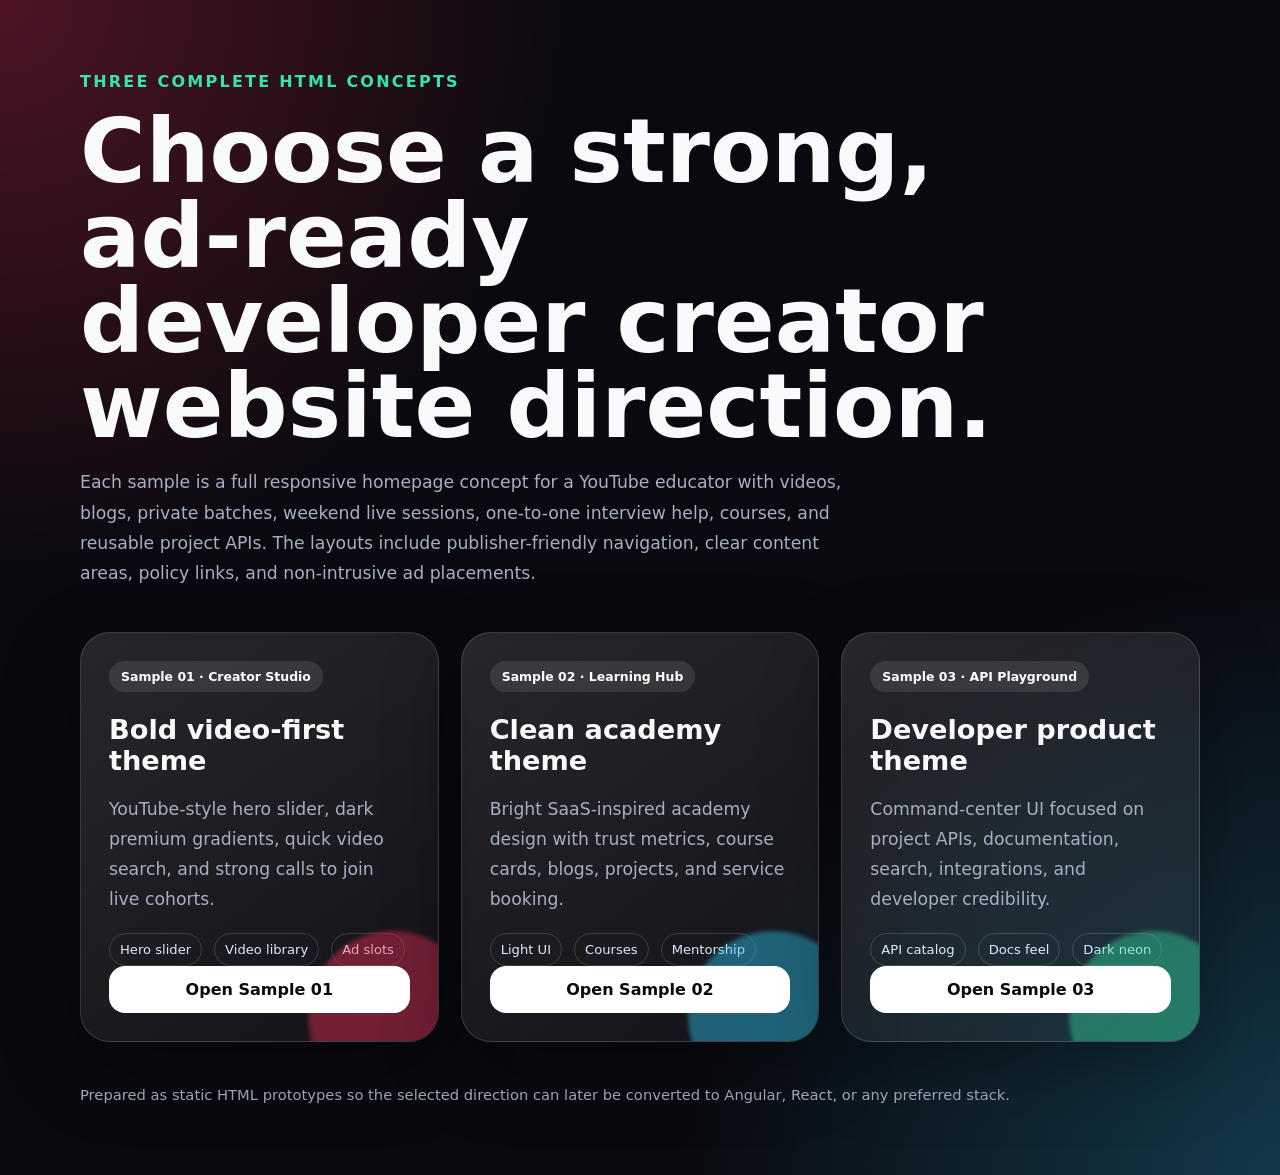
==== index.html @ fd7df15d "Add developer academy HTML concepts" ====
<!DOCTYPE html>
<html lang="en">
<head>
  <meta charset="UTF-8" />
  <meta name="viewport" content="width=device-width, initial-scale=1.0" />
  <title>Developer Academy Website Concepts</title>
  <style>
    :root {
      color-scheme: dark;
      --bg: #09090f;
      --card: rgba(255,255,255,.08);
      --text: #f8fafc;
      --muted: #a7b0c0;
      --red: #ff3158;
      --cyan: #31d2ff;
      --green: #35e6a6;
    }
    * { box-sizing: border-box; }
    body {
      margin: 0;
      font-family: Inter, ui-sans-serif, system-ui, -apple-system, BlinkMacSystemFont, "Segoe UI", sans-serif;
      background: radial-gradient(circle at top left, rgba(255,49,88,.28), transparent 34%),
                  radial-gradient(circle at bottom right, rgba(49,210,255,.24), transparent 35%), var(--bg);
      color: var(--text);
      min-height: 100vh;
    }
    main { width: min(1120px, calc(100% - 32px)); margin: 0 auto; padding: 72px 0; }
    .eyebrow { color: var(--green); font-weight: 800; letter-spacing: .14em; text-transform: uppercase; }
    h1 { font-size: clamp(2.4rem, 7vw, 5.8rem); line-height: .95; margin: 18px 0; max-width: 940px; }
    p { color: var(--muted); font-size: 1.08rem; line-height: 1.75; max-width: 780px; }
    .grid { display: grid; grid-template-columns: repeat(3, 1fr); gap: 22px; margin-top: 44px; }
    .card {
      min-height: 390px;
      border: 1px solid rgba(255,255,255,.14);
      background: linear-gradient(145deg, rgba(255,255,255,.12), rgba(255,255,255,.04));
      border-radius: 30px;
      padding: 28px;
      box-shadow: 0 24px 80px rgba(0,0,0,.32);
      display: flex;
      flex-direction: column;
      justify-content: space-between;
      overflow: hidden;
      position: relative;
    }
    .card::after { content: ""; position: absolute; inset: auto -40px -60px auto; width: 170px; height: 170px; border-radius: 50%; filter: blur(2px); opacity: .4; }
    .card:nth-child(1)::after { background: var(--red); }
    .card:nth-child(2)::after { background: var(--cyan); }
    .card:nth-child(3)::after { background: var(--green); }
    .badge { display: inline-flex; width: max-content; padding: 8px 12px; border-radius: 999px; background: rgba(255,255,255,.1); color: #fff; font-size: .78rem; font-weight: 800; }
    h2 { font-size: 1.7rem; margin: 22px 0 10px; }
    ul { padding-left: 20px; color: var(--muted); line-height: 1.8; }
    a.button { position: relative; z-index: 1; display: inline-flex; justify-content: center; align-items: center; text-decoration: none; color: #09090f; background: #fff; border-radius: 16px; padding: 14px 18px; font-weight: 900; }
    .meta { display: flex; gap: 12px; flex-wrap: wrap; margin-top: 18px; }
    .pill { color: #dbeafe; border: 1px solid rgba(255,255,255,.16); padding: 8px 10px; border-radius: 999px; font-size: .82rem; }
    footer { margin-top: 44px; color: var(--muted); font-size: .92rem; }
    @media (max-width: 880px) { .grid { grid-template-columns: 1fr; } main { padding-top: 42px; } }
  </style>
</head>
<body>
  <main>
    <div class="eyebrow">Three complete HTML concepts</div>
    <h1>Choose a strong, ad-ready developer creator website direction.</h1>
    <p>Each sample is a full responsive homepage concept for a YouTube educator with videos, blogs, private batches, weekend live sessions, one-to-one interview help, courses, and reusable project APIs. The layouts include publisher-friendly navigation, clear content areas, policy links, and non-intrusive ad placements.</p>
    <section class="grid" aria-label="Website concept samples">
      <article class="card">
        <div>
          <span class="badge">Sample 01 · Creator Studio</span>
          <h2>Bold video-first theme</h2>
          <p>YouTube-style hero slider, dark premium gradients, quick video search, and strong calls to join live cohorts.</p>
          <div class="meta"><span class="pill">Hero slider</span><span class="pill">Video library</span><span class="pill">Ad slots</span></div>
        </div>
        <a class="button" href="sample-1-creator-studio.html">Open Sample 01</a>
      </article>
      <article class="card">
        <div>
          <span class="badge">Sample 02 · Learning Hub</span>
          <h2>Clean academy theme</h2>
          <p>Bright SaaS-inspired academy design with trust metrics, course cards, blogs, projects, and service booking.</p>
          <div class="meta"><span class="pill">Light UI</span><span class="pill">Courses</span><span class="pill">Mentorship</span></div>
        </div>
        <a class="button" href="sample-2-learning-hub.html">Open Sample 02</a>
      </article>
      <article class="card">
        <div>
          <span class="badge">Sample 03 · API Playground</span>
          <h2>Developer product theme</h2>
          <p>Command-center UI focused on project APIs, documentation, search, integrations, and developer credibility.</p>
          <div class="meta"><span class="pill">API catalog</span><span class="pill">Docs feel</span><span class="pill">Dark neon</span></div>
        </div>
        <a class="button" href="sample-3-api-playground.html">Open Sample 03</a>
      </article>
    </section>
    <footer>Prepared as static HTML prototypes so the selected direction can later be converted to Angular, React, or any preferred stack.</footer>
  </main>
</body>
</html>
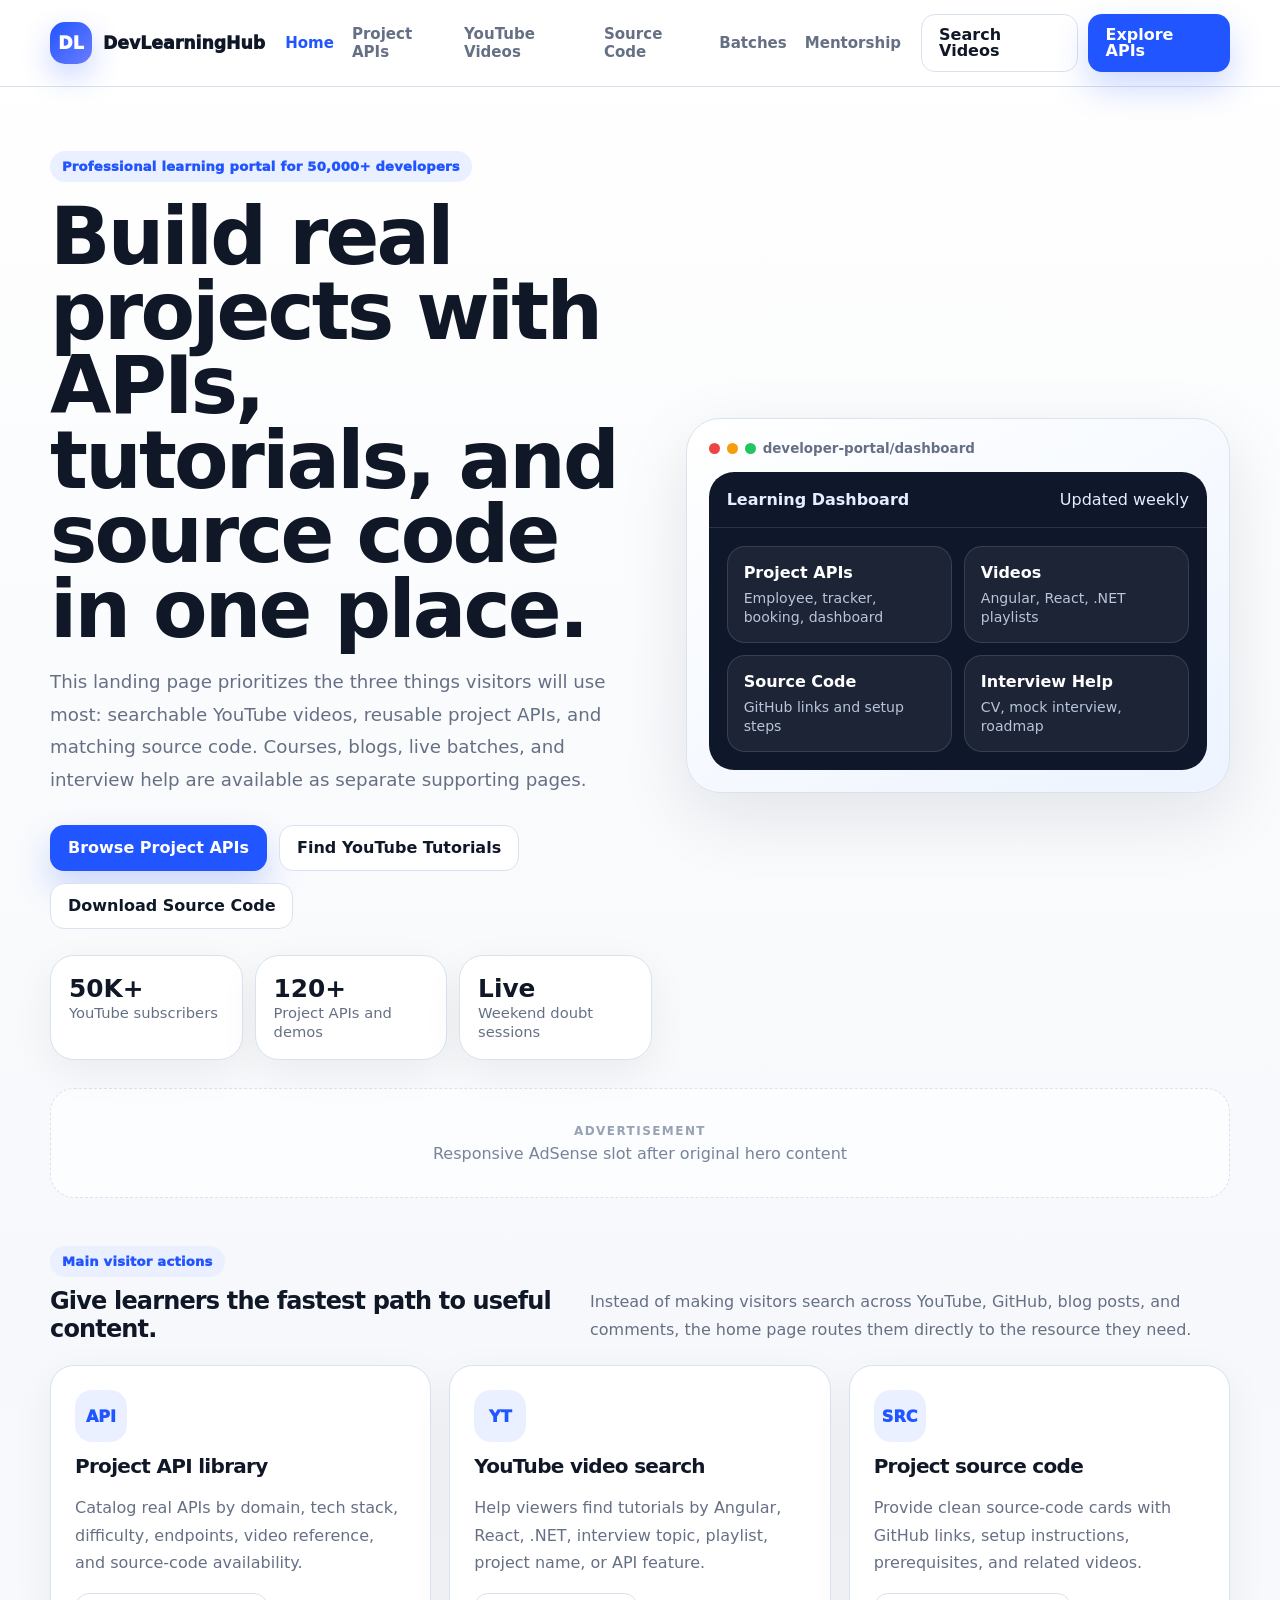
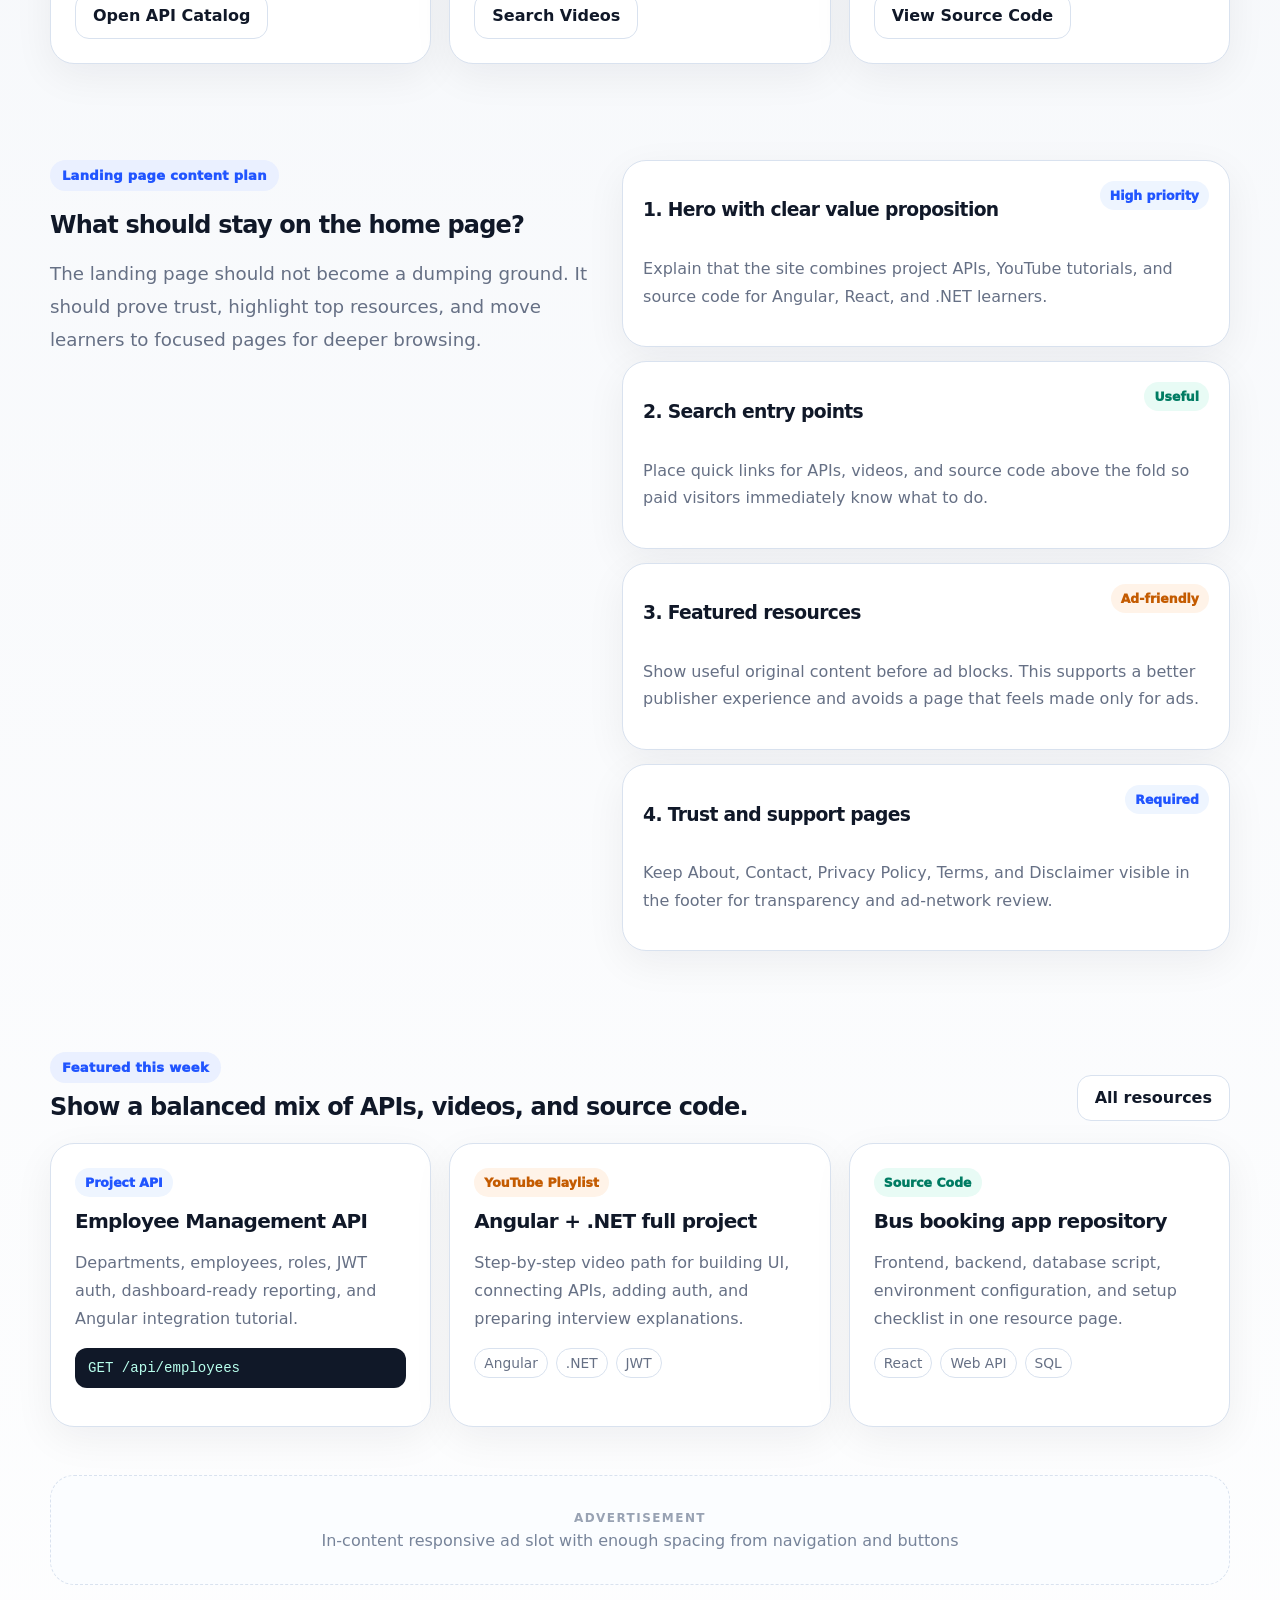
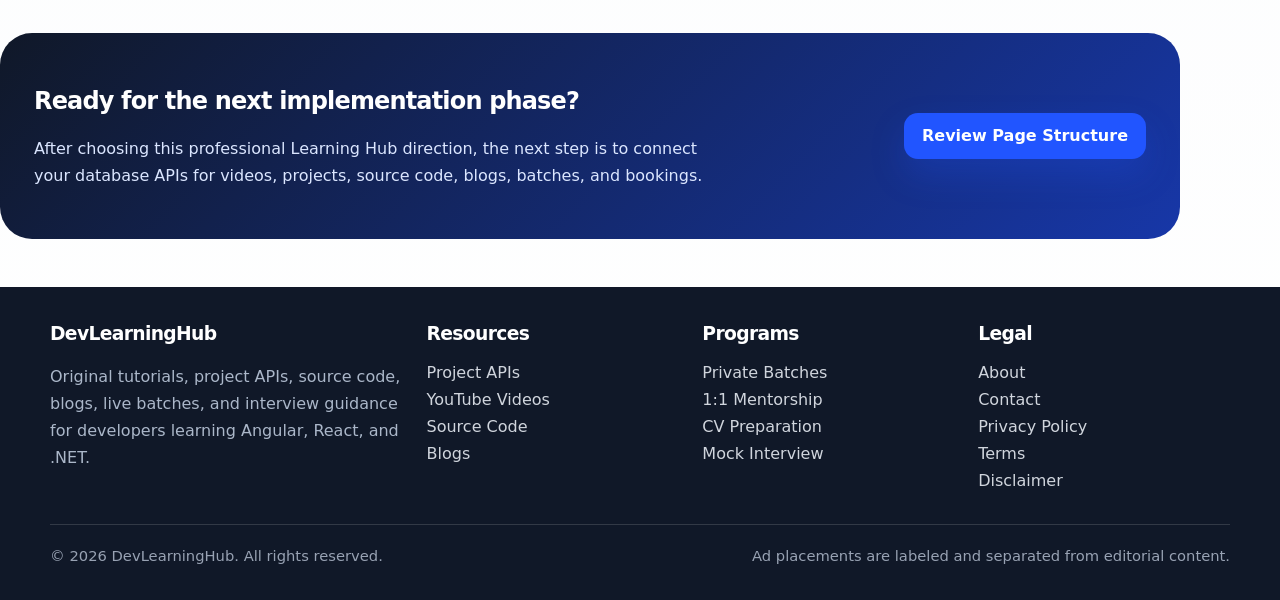
==== commit 6f674aa4: "Refine learning hub website prototype" ====
--- a/index.html
+++ b/index.html
@@ -3,94 +3,155 @@
 <head>
   <meta charset="UTF-8" />
   <meta name="viewport" content="width=device-width, initial-scale=1.0" />
-  <title>Developer Academy Website Concepts</title>
-  <style>
-    :root {
-      color-scheme: dark;
-      --bg: #09090f;
-      --card: rgba(255,255,255,.08);
-      --text: #f8fafc;
-      --muted: #a7b0c0;
-      --red: #ff3158;
-      --cyan: #31d2ff;
-      --green: #35e6a6;
-    }
-    * { box-sizing: border-box; }
-    body {
-      margin: 0;
-      font-family: Inter, ui-sans-serif, system-ui, -apple-system, BlinkMacSystemFont, "Segoe UI", sans-serif;
-      background: radial-gradient(circle at top left, rgba(255,49,88,.28), transparent 34%),
-                  radial-gradient(circle at bottom right, rgba(49,210,255,.24), transparent 35%), var(--bg);
-      color: var(--text);
-      min-height: 100vh;
-    }
-    main { width: min(1120px, calc(100% - 32px)); margin: 0 auto; padding: 72px 0; }
-    .eyebrow { color: var(--green); font-weight: 800; letter-spacing: .14em; text-transform: uppercase; }
-    h1 { font-size: clamp(2.4rem, 7vw, 5.8rem); line-height: .95; margin: 18px 0; max-width: 940px; }
-    p { color: var(--muted); font-size: 1.08rem; line-height: 1.75; max-width: 780px; }
-    .grid { display: grid; grid-template-columns: repeat(3, 1fr); gap: 22px; margin-top: 44px; }
-    .card {
-      min-height: 390px;
-      border: 1px solid rgba(255,255,255,.14);
-      background: linear-gradient(145deg, rgba(255,255,255,.12), rgba(255,255,255,.04));
-      border-radius: 30px;
-      padding: 28px;
-      box-shadow: 0 24px 80px rgba(0,0,0,.32);
-      display: flex;
-      flex-direction: column;
-      justify-content: space-between;
-      overflow: hidden;
-      position: relative;
-    }
-    .card::after { content: ""; position: absolute; inset: auto -40px -60px auto; width: 170px; height: 170px; border-radius: 50%; filter: blur(2px); opacity: .4; }
-    .card:nth-child(1)::after { background: var(--red); }
-    .card:nth-child(2)::after { background: var(--cyan); }
-    .card:nth-child(3)::after { background: var(--green); }
-    .badge { display: inline-flex; width: max-content; padding: 8px 12px; border-radius: 999px; background: rgba(255,255,255,.1); color: #fff; font-size: .78rem; font-weight: 800; }
-    h2 { font-size: 1.7rem; margin: 22px 0 10px; }
-    ul { padding-left: 20px; color: var(--muted); line-height: 1.8; }
-    a.button { position: relative; z-index: 1; display: inline-flex; justify-content: center; align-items: center; text-decoration: none; color: #09090f; background: #fff; border-radius: 16px; padding: 14px 18px; font-weight: 900; }
-    .meta { display: flex; gap: 12px; flex-wrap: wrap; margin-top: 18px; }
-    .pill { color: #dbeafe; border: 1px solid rgba(255,255,255,.16); padding: 8px 10px; border-radius: 999px; font-size: .82rem; }
-    footer { margin-top: 44px; color: var(--muted); font-size: .92rem; }
-    @media (max-width: 880px) { .grid { grid-template-columns: 1fr; } main { padding-top: 42px; } }
-  </style>
+  <meta name="description" content="A professional developer learning portal for project APIs, YouTube tutorials, source code, blogs, live batches, and interview guidance." />
+  <title>DevLearningHub · Project APIs, Videos & Source Code</title>
+  <link rel="stylesheet" href="styles.css" />
 </head>
 <body>
-  <main>
-    <div class="eyebrow">Three complete HTML concepts</div>
-    <h1>Choose a strong, ad-ready developer creator website direction.</h1>
-    <p>Each sample is a full responsive homepage concept for a YouTube educator with videos, blogs, private batches, weekend live sessions, one-to-one interview help, courses, and reusable project APIs. The layouts include publisher-friendly navigation, clear content areas, policy links, and non-intrusive ad placements.</p>
-    <section class="grid" aria-label="Website concept samples">
-      <article class="card">
+  <a class="skip-link" href="#main">Skip to content</a>
+  <header class="site-header">
+    <div class="container navbar">
+      <a class="brand" href="index.html"><span class="brand-mark">DL</span><span>DevLearningHub</span></a>
+      <nav class="nav-links" aria-label="Primary navigation">
+        <a aria-current="page" href="index.html">Home</a>
+        <a href="project-apis.html">Project APIs</a>
+        <a href="videos.html">YouTube Videos</a>
+        <a href="source-code.html">Source Code</a>
+        <a href="batches.html">Batches</a>
+        <a href="mentorship.html">Mentorship</a>
+      </nav>
+      <div class="nav-actions">
+        <a class="btn btn-secondary" href="videos.html">Search Videos</a>
+        <a class="btn btn-primary" href="project-apis.html">Explore APIs</a>
+      </div>
+    </div>
+  </header>
+
+  <main id="main">
+    <section class="hero">
+      <div class="container hero-grid">
         <div>
-          <span class="badge">Sample 01 · Creator Studio</span>
-          <h2>Bold video-first theme</h2>
-          <p>YouTube-style hero slider, dark premium gradients, quick video search, and strong calls to join live cohorts.</p>
-          <div class="meta"><span class="pill">Hero slider</span><span class="pill">Video library</span><span class="pill">Ad slots</span></div>
+          <span class="kicker">Professional learning portal for 50,000+ developers</span>
+          <h1>Build real projects with APIs, tutorials, and source code in one place.</h1>
+          <p class="lead">This landing page prioritizes the three things visitors will use most: searchable YouTube videos, reusable project APIs, and matching source code. Courses, blogs, live batches, and interview help are available as separate supporting pages.</p>
+          <div class="hero-actions">
+            <a class="btn btn-primary" href="project-apis.html">Browse Project APIs</a>
+            <a class="btn btn-secondary" href="videos.html">Find YouTube Tutorials</a>
+            <a class="btn btn-secondary" href="source-code.html">Download Source Code</a>
+          </div>
+          <div class="trust-row" aria-label="Creator metrics">
+            <div class="trust-card"><strong>50K+</strong><span>YouTube subscribers</span></div>
+            <div class="trust-card"><strong>120+</strong><span>Project APIs and demos</span></div>
+            <div class="trust-card"><strong>Live</strong><span>Weekend doubt sessions</span></div>
+          </div>
         </div>
-        <a class="button" href="sample-1-creator-studio.html">Open Sample 01</a>
-      </article>
-      <article class="card">
+        <aside class="hero-product" aria-label="Portal preview">
+          <div class="browser-bar"><span class="dot"></span><span class="dot"></span><span class="dot"></span><span>developer-portal/dashboard</span></div>
+          <div class="product-screen">
+            <div class="screen-top"><strong>Learning Dashboard</strong><span>Updated weekly</span></div>
+            <div class="screen-grid">
+              <div class="screen-tile"><strong>Project APIs</strong><span>Employee, tracker, booking, dashboard</span></div>
+              <div class="screen-tile"><strong>Videos</strong><span>Angular, React, .NET playlists</span></div>
+              <div class="screen-tile"><strong>Source Code</strong><span>GitHub links and setup steps</span></div>
+              <div class="screen-tile"><strong>Interview Help</strong><span>CV, mock interview, roadmap</span></div>
+            </div>
+          </div>
+        </aside>
+      </div>
+    </section>
+
+    <section class="container" aria-label="Advertisement">
+      <div class="ad-slot"><span><span class="ad-label">Advertisement</span>Responsive AdSense slot after original hero content</span></div>
+    </section>
+
+    <section class="section">
+      <div class="container">
+        <div class="section-header">
+          <div>
+            <span class="kicker">Main visitor actions</span>
+            <h2>Give learners the fastest path to useful content.</h2>
+          </div>
+          <p>Instead of making visitors search across YouTube, GitHub, blog posts, and comments, the home page routes them directly to the resource they need.</p>
+        </div>
+        <div class="feature-grid">
+          <article class="card">
+            <div class="icon">API</div>
+            <h3>Project API library</h3>
+            <p>Catalog real APIs by domain, tech stack, difficulty, endpoints, video reference, and source-code availability.</p>
+            <a class="btn btn-secondary" href="project-apis.html">Open API Catalog</a>
+          </article>
+          <article class="card">
+            <div class="icon">YT</div>
+            <h3>YouTube video search</h3>
+            <p>Help viewers find tutorials by Angular, React, .NET, interview topic, playlist, project name, or API feature.</p>
+            <a class="btn btn-secondary" href="videos.html">Search Videos</a>
+          </article>
+          <article class="card">
+            <div class="icon">SRC</div>
+            <h3>Project source code</h3>
+            <p>Provide clean source-code cards with GitHub links, setup instructions, prerequisites, and related videos.</p>
+            <a class="btn btn-secondary" href="source-code.html">View Source Code</a>
+          </article>
+        </div>
+      </div>
+    </section>
+
+    <section class="section">
+      <div class="container two-column">
         <div>
-          <span class="badge">Sample 02 · Learning Hub</span>
-          <h2>Clean academy theme</h2>
-          <p>Bright SaaS-inspired academy design with trust metrics, course cards, blogs, projects, and service booking.</p>
-          <div class="meta"><span class="pill">Light UI</span><span class="pill">Courses</span><span class="pill">Mentorship</span></div>
+          <span class="kicker">Landing page content plan</span>
+          <h2>What should stay on the home page?</h2>
+          <p class="lead">The landing page should not become a dumping ground. It should prove trust, highlight top resources, and move learners to focused pages for deeper browsing.</p>
         </div>
-        <a class="button" href="sample-2-learning-hub.html">Open Sample 02</a>
-      </article>
-      <article class="card">
-        <div>
-          <span class="badge">Sample 03 · API Playground</span>
-          <h2>Developer product theme</h2>
-          <p>Command-center UI focused on project APIs, documentation, search, integrations, and developer credibility.</p>
-          <div class="meta"><span class="pill">API catalog</span><span class="pill">Docs feel</span><span class="pill">Dark neon</span></div>
+        <div class="list">
+          <article class="list-item"><div class="list-item-header"><h3>1. Hero with clear value proposition</h3><span class="badge">High priority</span></div><p>Explain that the site combines project APIs, YouTube tutorials, and source code for Angular, React, and .NET learners.</p></article>
+          <article class="list-item"><div class="list-item-header"><h3>2. Search entry points</h3><span class="badge badge-green">Useful</span></div><p>Place quick links for APIs, videos, and source code above the fold so paid visitors immediately know what to do.</p></article>
+          <article class="list-item"><div class="list-item-header"><h3>3. Featured resources</h3><span class="badge badge-orange">Ad-friendly</span></div><p>Show useful original content before ad blocks. This supports a better publisher experience and avoids a page that feels made only for ads.</p></article>
+          <article class="list-item"><div class="list-item-header"><h3>4. Trust and support pages</h3><span class="badge">Required</span></div><p>Keep About, Contact, Privacy Policy, Terms, and Disclaimer visible in the footer for transparency and ad-network review.</p></article>
         </div>
-        <a class="button" href="sample-3-api-playground.html">Open Sample 03</a>
-      </article>
+      </div>
     </section>
-    <footer>Prepared as static HTML prototypes so the selected direction can later be converted to Angular, React, or any preferred stack.</footer>
+
+    <section class="section">
+      <div class="container">
+        <div class="section-header">
+          <div>
+            <span class="kicker">Featured this week</span>
+            <h2>Show a balanced mix of APIs, videos, and source code.</h2>
+          </div>
+          <div class="section-actions"><a class="btn btn-secondary" href="project-apis.html">All resources</a></div>
+        </div>
+        <div class="resource-grid">
+          <article class="card"><span class="badge">Project API</span><h3>Employee Management API</h3><p>Departments, employees, roles, JWT auth, dashboard-ready reporting, and Angular integration tutorial.</p><code class="endpoint">GET /api/employees</code></article>
+          <article class="card"><span class="badge badge-orange">YouTube Playlist</span><h3>Angular + .NET full project</h3><p>Step-by-step video path for building UI, connecting APIs, adding auth, and preparing interview explanations.</p><div class="meta"><span>Angular</span><span>.NET</span><span>JWT</span></div></article>
+          <article class="card"><span class="badge badge-green">Source Code</span><h3>Bus booking app repository</h3><p>Frontend, backend, database script, environment configuration, and setup checklist in one resource page.</p><div class="meta"><span>React</span><span>Web API</span><span>SQL</span></div></article>
+        </div>
+      </div>
+    </section>
+
+    <section class="container" aria-label="Advertisement">
+      <div class="ad-slot"><span><span class="ad-label">Advertisement</span>In-content responsive ad slot with enough spacing from navigation and buttons</span></div>
+    </section>
+
+    <section class="container cta-band">
+      <div>
+        <h2>Ready for the next implementation phase?</h2>
+        <p>After choosing this professional Learning Hub direction, the next step is to connect your database APIs for videos, projects, source code, blogs, batches, and bookings.</p>
+      </div>
+      <a class="btn btn-primary" href="project-apis.html">Review Page Structure</a>
+    </section>
   </main>
+
+  <footer class="site-footer">
+    <div class="container">
+      <div class="footer-grid">
+        <div><h3>DevLearningHub</h3><p>Original tutorials, project APIs, source code, blogs, live batches, and interview guidance for developers learning Angular, React, and .NET.</p></div>
+        <div><h3>Resources</h3><a href="project-apis.html">Project APIs</a><a href="videos.html">YouTube Videos</a><a href="source-code.html">Source Code</a><a href="blogs.html">Blogs</a></div>
+        <div><h3>Programs</h3><a href="batches.html">Private Batches</a><a href="mentorship.html">1:1 Mentorship</a><a href="mentorship.html#cv">CV Preparation</a><a href="mentorship.html#interview">Mock Interview</a></div>
+        <div><h3>Legal</h3><a href="#">About</a><a href="#">Contact</a><a href="#">Privacy Policy</a><a href="#">Terms</a><a href="#">Disclaimer</a></div>
+      </div>
+      <div class="footer-bottom"><span>© 2026 DevLearningHub. All rights reserved.</span><span>Ad placements are labeled and separated from editorial content.</span></div>
+    </div>
+  </footer>
 </body>
 </html>
--- a/styles.css
+++ b/styles.css
@@ -0,0 +1,507 @@
+:root {
+  --bg: #f6f8fb;
+  --surface: #ffffff;
+  --surface-soft: #eef5ff;
+  --ink: #101828;
+  --muted: #667085;
+  --line: #d9e2ef;
+  --primary: #2155ff;
+  --primary-dark: #1737a8;
+  --accent: #ff7a1a;
+  --success: #00a884;
+  --warning: #f59e0b;
+  --shadow: 0 22px 70px rgba(16, 24, 40, .10);
+  --radius: 24px;
+}
+
+* { box-sizing: border-box; }
+
+html { scroll-behavior: smooth; }
+
+body {
+  margin: 0;
+  background: linear-gradient(180deg, #ffffff 0%, var(--bg) 34%, #ffffff 100%);
+  color: var(--ink);
+  font-family: Inter, ui-sans-serif, system-ui, -apple-system, BlinkMacSystemFont, "Segoe UI", sans-serif;
+}
+
+a { color: inherit; text-decoration: none; }
+
+img, svg { max-width: 100%; }
+
+.container {
+  width: min(1180px, calc(100% - 32px));
+  margin: 0 auto;
+}
+
+.skip-link {
+  position: absolute;
+  left: -999px;
+  top: 10px;
+  background: var(--ink);
+  color: #fff;
+  padding: 10px 14px;
+  border-radius: 10px;
+  z-index: 20;
+}
+
+.skip-link:focus { left: 10px; }
+
+.site-header {
+  position: sticky;
+  top: 0;
+  z-index: 10;
+  background: rgba(255,255,255,.92);
+  border-bottom: 1px solid var(--line);
+  backdrop-filter: blur(16px);
+}
+
+.navbar {
+  display: flex;
+  align-items: center;
+  justify-content: space-between;
+  gap: 20px;
+  padding: 14px 0;
+}
+
+.brand {
+  display: inline-flex;
+  align-items: center;
+  gap: 11px;
+  font-weight: 950;
+  font-size: 1.08rem;
+}
+
+.brand-mark {
+  width: 42px;
+  height: 42px;
+  border-radius: 15px;
+  display: grid;
+  place-items: center;
+  background: linear-gradient(135deg, var(--primary), #6a7dff);
+  color: #fff;
+  box-shadow: 0 12px 30px rgba(33, 85, 255, .24);
+}
+
+.nav-links {
+  display: flex;
+  align-items: center;
+  gap: 18px;
+  color: var(--muted);
+  font-size: .94rem;
+  font-weight: 700;
+}
+
+.nav-links a:hover,
+.nav-links a[aria-current="page"] { color: var(--primary); }
+
+.nav-actions { display: flex; gap: 10px; align-items: center; }
+
+.btn {
+  display: inline-flex;
+  align-items: center;
+  justify-content: center;
+  gap: 8px;
+  border: 1px solid transparent;
+  border-radius: 14px;
+  padding: 12px 17px;
+  min-height: 46px;
+  font-weight: 900;
+  line-height: 1;
+  cursor: pointer;
+}
+
+.btn-primary {
+  background: var(--primary);
+  color: #fff;
+  box-shadow: 0 16px 34px rgba(33, 85, 255, .22);
+}
+
+.btn-primary:hover { background: var(--primary-dark); }
+
+.btn-secondary {
+  background: #fff;
+  color: var(--ink);
+  border-color: var(--line);
+}
+
+.btn-secondary:hover { border-color: var(--primary); color: var(--primary); }
+
+.hero {
+  padding: 64px 0 28px;
+}
+
+.hero-grid {
+  display: grid;
+  grid-template-columns: minmax(0, 1.05fr) minmax(360px, .95fr);
+  gap: 34px;
+  align-items: center;
+}
+
+.kicker {
+  display: inline-flex;
+  align-items: center;
+  gap: 8px;
+  border-radius: 999px;
+  padding: 8px 12px;
+  background: #eaf0ff;
+  color: var(--primary);
+  font-size: .82rem;
+  font-weight: 950;
+  letter-spacing: .02em;
+}
+
+h1, h2, h3 { letter-spacing: -.035em; }
+
+h1 {
+  margin: 18px 0;
+  max-width: 760px;
+  font-size: clamp(2.65rem, 6.2vw, 5.8rem);
+  line-height: .94;
+}
+
+.lead {
+  max-width: 740px;
+  color: var(--muted);
+  font-size: 1.14rem;
+  line-height: 1.8;
+}
+
+.hero-actions, .section-actions {
+  display: flex;
+  flex-wrap: wrap;
+  gap: 12px;
+  margin-top: 28px;
+}
+
+.trust-row {
+  display: grid;
+  grid-template-columns: repeat(3, 1fr);
+  gap: 12px;
+  margin-top: 26px;
+}
+
+.trust-card,
+.card,
+.panel,
+.search-panel,
+.list-item,
+.ad-slot {
+  background: var(--surface);
+  border: 1px solid var(--line);
+  border-radius: var(--radius);
+  box-shadow: 0 12px 40px rgba(16, 24, 40, .06);
+}
+
+.trust-card { padding: 18px; }
+
+.trust-card strong {
+  display: block;
+  font-size: 1.55rem;
+  color: var(--ink);
+}
+
+.trust-card span { color: var(--muted); font-size: .92rem; }
+
+.hero-product {
+  padding: 22px;
+  background: linear-gradient(150deg, #ffffff, #edf4ff);
+  border: 1px solid var(--line);
+  border-radius: 34px;
+  box-shadow: var(--shadow);
+}
+
+.browser-bar {
+  display: flex;
+  align-items: center;
+  gap: 7px;
+  padding: 0 0 16px;
+  color: var(--muted);
+  font-size: .84rem;
+  font-weight: 800;
+}
+
+.dot { width: 11px; height: 11px; border-radius: 999px; background: #ef4444; }
+.dot:nth-child(2) { background: #f59e0b; }
+.dot:nth-child(3) { background: #22c55e; }
+
+.product-screen {
+  border-radius: 25px;
+  overflow: hidden;
+  background: #0f172a;
+  color: #e5edff;
+}
+
+.screen-top {
+  display: flex;
+  justify-content: space-between;
+  padding: 18px;
+  border-bottom: 1px solid rgba(255,255,255,.12);
+}
+
+.screen-grid {
+  display: grid;
+  grid-template-columns: 1fr 1fr;
+  gap: 12px;
+  padding: 18px;
+}
+
+.screen-tile {
+  border: 1px solid rgba(255,255,255,.12);
+  border-radius: 18px;
+  padding: 16px;
+  background: rgba(255,255,255,.06);
+}
+
+.screen-tile strong { display: block; color: #fff; margin-bottom: 6px; }
+.screen-tile span { color: #b8c5db; font-size: .88rem; }
+
+.ad-slot {
+  min-height: 110px;
+  display: grid;
+  place-items: center;
+  padding: 20px;
+  text-align: center;
+  color: #77849a;
+  border-style: dashed;
+  background: #fbfdff;
+  box-shadow: none;
+}
+
+.ad-label {
+  display: block;
+  color: #98a2b3;
+  font-size: .75rem;
+  font-weight: 900;
+  text-transform: uppercase;
+  letter-spacing: .12em;
+  margin-bottom: 6px;
+}
+
+.section { padding: 48px 0; }
+
+.section-header {
+  display: flex;
+  justify-content: space-between;
+  align-items: flex-end;
+  gap: 24px;
+  margin-bottom: 22px;
+}
+
+.section-header h2,
+.page-hero h1 {
+  margin: 10px 0 0;
+}
+
+.section-header p,
+.page-hero p,
+.card p,
+.panel p,
+.list-item p {
+  color: var(--muted);
+  line-height: 1.72;
+}
+
+.section-header p { max-width: 640px; margin-bottom: 0; }
+
+.feature-grid,
+.card-grid,
+.resource-grid {
+  display: grid;
+  grid-template-columns: repeat(3, minmax(0, 1fr));
+  gap: 18px;
+}
+
+.card { padding: 24px; }
+
+.card h3 { margin: 12px 0 8px; font-size: 1.25rem; }
+
+.icon {
+  width: 52px;
+  height: 52px;
+  border-radius: 17px;
+  display: grid;
+  place-items: center;
+  background: #eaf0ff;
+  color: var(--primary);
+  font-weight: 950;
+}
+
+.badge {
+  display: inline-flex;
+  align-items: center;
+  gap: 7px;
+  width: max-content;
+  max-width: 100%;
+  border-radius: 999px;
+  padding: 7px 10px;
+  background: #eef5ff;
+  color: var(--primary);
+  font-size: .78rem;
+  font-weight: 950;
+}
+
+.badge-orange { background: #fff3e8; color: #c45b00; }
+.badge-green { background: #e8fbf5; color: #007c63; }
+.badge-dark { background: #101828; color: #fff; }
+
+.search-panel { padding: 18px; }
+
+.search-row {
+  display: grid;
+  grid-template-columns: 1fr auto;
+  gap: 12px;
+}
+
+.search-input {
+  min-height: 50px;
+  border: 1px solid var(--line);
+  border-radius: 14px;
+  padding: 0 14px;
+  font: inherit;
+  outline: none;
+}
+
+.search-input:focus { border-color: var(--primary); box-shadow: 0 0 0 4px rgba(33,85,255,.10); }
+
+.filters { display: flex; flex-wrap: wrap; gap: 10px; margin-top: 14px; }
+.filter-pill { border: 1px solid var(--line); border-radius: 999px; padding: 8px 11px; color: var(--muted); font-size: .85rem; font-weight: 800; background: #fff; }
+
+.two-column {
+  display: grid;
+  grid-template-columns: .95fr 1.05fr;
+  gap: 22px;
+  align-items: start;
+}
+
+.list { display: grid; gap: 14px; }
+
+.list-item { padding: 20px; }
+
+.list-item-header {
+  display: flex;
+  align-items: flex-start;
+  justify-content: space-between;
+  gap: 16px;
+}
+
+.meta { display: flex; flex-wrap: wrap; gap: 8px; margin-top: 14px; color: var(--muted); font-size: .86rem; }
+.meta span { border: 1px solid var(--line); border-radius: 999px; padding: 6px 9px; }
+
+.endpoint {
+  display: block;
+  margin: 14px 0;
+  padding: 12px 13px;
+  border-radius: 12px;
+  background: #101828;
+  color: #b8ffed;
+  overflow-x: auto;
+  font-size: .88rem;
+}
+
+.page-hero {
+  padding: 52px 0 24px;
+  background: radial-gradient(circle at top right, rgba(33,85,255,.12), transparent 38%);
+}
+
+.page-hero h1 { max-width: 880px; font-size: clamp(2.3rem, 5.5vw, 4.8rem); line-height: 1; }
+.page-hero p { max-width: 760px; font-size: 1.08rem; }
+
+.sidebar-layout {
+  display: grid;
+  grid-template-columns: 280px minmax(0, 1fr);
+  gap: 22px;
+  align-items: start;
+}
+
+.sidebar {
+  position: sticky;
+  top: 92px;
+  padding: 18px;
+  background: #fff;
+  border: 1px solid var(--line);
+  border-radius: 22px;
+}
+
+.sidebar a {
+  display: block;
+  padding: 10px 12px;
+  border-radius: 12px;
+  color: var(--muted);
+  font-weight: 800;
+}
+
+.sidebar a:hover,
+.sidebar a[aria-current="page"] { background: #eef5ff; color: var(--primary); }
+
+.cta-band {
+  margin: 48px 0;
+  padding: 34px;
+  border-radius: 32px;
+  background: linear-gradient(135deg, #101828, #1737a8);
+  color: #fff;
+  display: flex;
+  align-items: center;
+  justify-content: space-between;
+  gap: 22px;
+}
+
+.cta-band p { color: #dbe6ff; max-width: 680px; line-height: 1.7; }
+
+.site-footer {
+  margin-top: 42px;
+  background: #101828;
+  color: #d0d5dd;
+  padding: 36px 0;
+}
+
+.footer-grid {
+  display: grid;
+  grid-template-columns: 1.4fr repeat(3, 1fr);
+  gap: 24px;
+}
+
+.site-footer h3 { color: #fff; margin-top: 0; }
+.site-footer a { display: block; color: #d0d5dd; margin: 8px 0; }
+.site-footer p { color: #abb7c9; line-height: 1.7; }
+
+.footer-bottom {
+  display: flex;
+  justify-content: space-between;
+  gap: 16px;
+  flex-wrap: wrap;
+  margin-top: 26px;
+  padding-top: 22px;
+  border-top: 1px solid rgba(255,255,255,.14);
+  color: #98a2b3;
+  font-size: .92rem;
+}
+
+@media (max-width: 980px) {
+  .nav-links { display: none; }
+  .hero-grid,
+  .two-column,
+  .sidebar-layout { grid-template-columns: 1fr; }
+  .sidebar { position: static; }
+  .feature-grid,
+  .card-grid,
+  .resource-grid,
+  .footer-grid { grid-template-columns: 1fr 1fr; }
+  .section-header,
+  .cta-band { display: block; }
+  .section-actions { margin-top: 16px; }
+}
+
+@media (max-width: 640px) {
+  .nav-actions .btn-secondary { display: none; }
+  .feature-grid,
+  .card-grid,
+  .resource-grid,
+  .trust-row,
+  .screen-grid,
+  .footer-grid { grid-template-columns: 1fr; }
+  .search-row { grid-template-columns: 1fr; }
+  .hero { padding-top: 42px; }
+  .section { padding: 34px 0; }
+  .card, .panel, .hero-product, .cta-band { border-radius: 20px; }
+}
